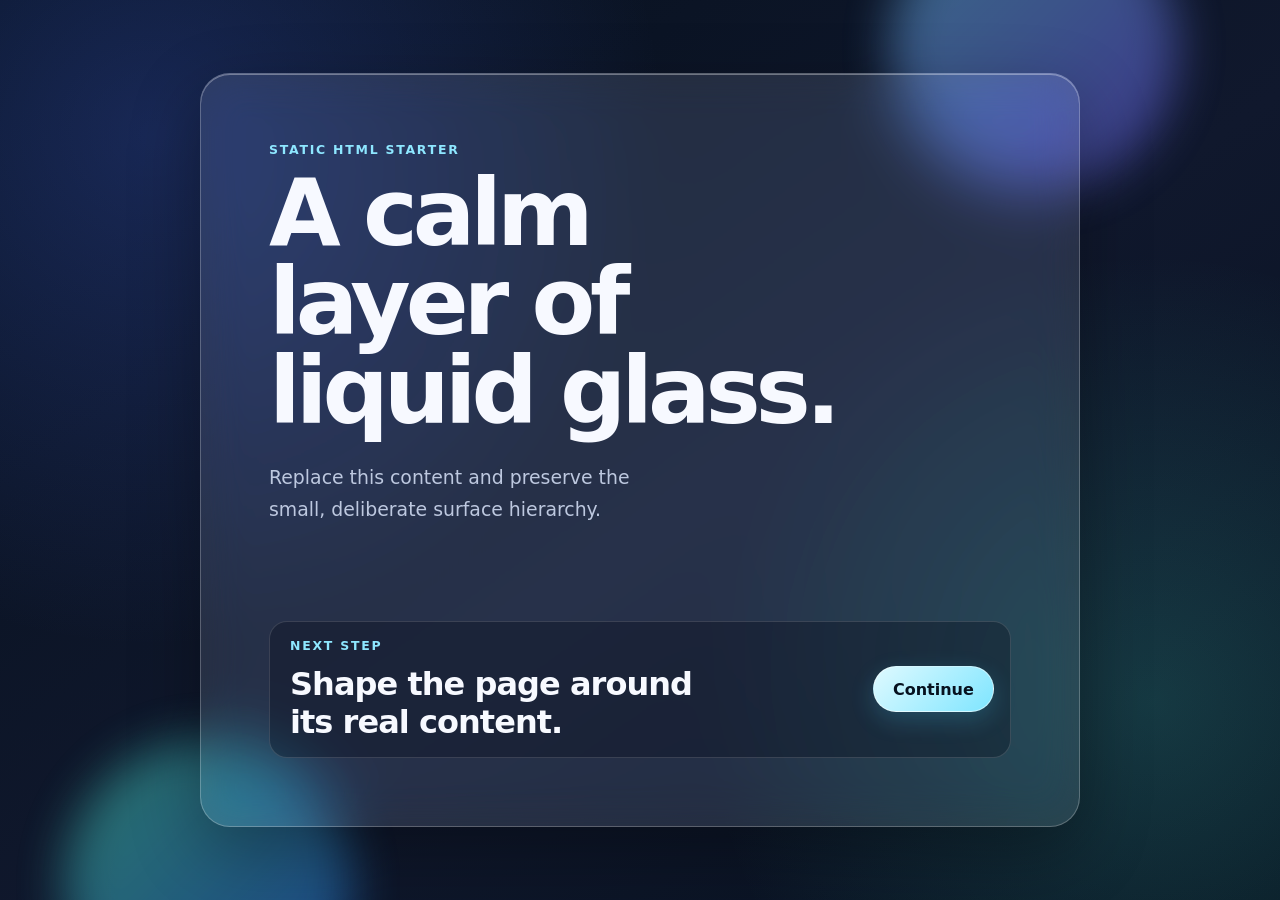
==== .agents/skills/liquid-glass-static-web/assets/static-starter/index.html @ 06ee933d "Refresh packing checklist UI and accessibility" ====
<!doctype html>
<html lang="en">
<head>
  <meta charset="utf-8">
  <meta name="viewport" content="width=device-width, initial-scale=1">
  <meta name="color-scheme" content="dark">
  <title>Liquid Glass</title>
  <link rel="stylesheet" href="styles.css">
</head>
<body>
  <div class="ambient ambient-one" aria-hidden="true"></div>
  <div class="ambient ambient-two" aria-hidden="true"></div>

  <main class="page-shell glass-surface">
    <header class="hero">
      <p class="eyebrow">Static HTML starter</p>
      <h1>A calm layer of liquid glass.</h1>
      <p class="intro">Replace this content and preserve the small, deliberate surface hierarchy.</p>
    </header>

    <section class="content-panel" aria-labelledby="section-title">
      <div>
        <p class="eyebrow">Next step</p>
        <h2 id="section-title">Shape the page around its real content.</h2>
      </div>
      <button class="primary-button" type="button">Continue</button>
    </section>
  </main>

  <script src="script.js"></script>
</body>
</html>
---- .agents/skills/liquid-glass-static-web/assets/static-starter/styles.css ----
:root {
  color-scheme: dark;
  --page-bg: #07111f;
  --text: #f7f9ff;
  --muted: #bdc8df;
  --accent: #8ee7ff;
  --glass-fallback: rgba(18, 28, 49, 0.92);
  --glass-fill: rgba(255, 255, 255, 0.11);
  --glass-border: rgba(255, 255, 255, 0.24);
  --glass-highlight: rgba(255, 255, 255, 0.34);
  --glass-shadow: 0 24px 70px rgba(0, 0, 0, 0.32);
  --glass-blur: 22px;
  --radius-large: 30px;
  --radius-medium: 18px;
}

* {
  box-sizing: border-box;
}

html {
  min-height: 100%;
  background: var(--page-bg);
}

body {
  min-height: 100vh;
  min-height: 100dvh;
  margin: 0;
  padding: clamp(18px, 5vw, 72px);
  overflow-x: hidden;
  font-family: Inter, ui-sans-serif, system-ui, -apple-system, BlinkMacSystemFont, "Segoe UI", sans-serif;
  color: var(--text);
  background:
    radial-gradient(circle at 12% 15%, rgba(76, 111, 255, 0.24), transparent 32rem),
    radial-gradient(circle at 90% 78%, rgba(74, 229, 205, 0.18), transparent 28rem),
    linear-gradient(145deg, #06101d, #10182d 55%, #07111f);
  display: grid;
  place-items: center;
}

button,
input,
textarea,
select {
  font: inherit;
}

.ambient {
  position: fixed;
  width: 18rem;
  aspect-ratio: 1;
  border-radius: 50%;
  filter: blur(24px);
  opacity: 0.45;
  pointer-events: none;
}

.ambient-one {
  top: -6rem;
  right: 8%;
  background: linear-gradient(135deg, #74d8ff, #745cff);
}

.ambient-two {
  bottom: -8rem;
  left: 5%;
  background: linear-gradient(135deg, #4ef0bd, #2673ff);
}

.glass-surface {
  background: var(--glass-fallback);
  border: 1px solid var(--glass-border);
  box-shadow: var(--glass-shadow), inset 0 1px 0 var(--glass-highlight);
}

@supports ((backdrop-filter: blur(1px)) or (-webkit-backdrop-filter: blur(1px))) {
  .glass-surface {
    background: var(--glass-fill);
    -webkit-backdrop-filter: blur(var(--glass-blur)) saturate(135%);
    backdrop-filter: blur(var(--glass-blur)) saturate(135%);
  }
}

.page-shell {
  position: relative;
  width: min(100%, 880px);
  padding: clamp(24px, 6vw, 68px);
  border-radius: var(--radius-large);
}

.hero {
  max-width: 42rem;
}

.eyebrow {
  margin: 0 0 0.75rem;
  color: var(--accent);
  font-size: 0.78rem;
  font-weight: 750;
  letter-spacing: 0.14em;
  text-transform: uppercase;
}

h1,
h2,
p {
  text-wrap: balance;
}

h1 {
  margin: 0;
  font-size: clamp(2.6rem, 8vw, 5.8rem);
  line-height: 0.96;
  letter-spacing: -0.055em;
}

h2 {
  margin: 0;
  font-size: clamp(1.35rem, 3vw, 2rem);
  letter-spacing: -0.03em;
}

.intro {
  max-width: 34rem;
  margin: 1.5rem 0 0;
  color: var(--muted);
  font-size: clamp(1rem, 2vw, 1.18rem);
  line-height: 1.7;
}

.content-panel {
  margin-top: clamp(2.5rem, 8vw, 6rem);
  padding: 1rem 1rem 1rem 1.25rem;
  border: 1px solid rgba(255, 255, 255, 0.14);
  border-radius: var(--radius-medium);
  background: rgba(7, 14, 28, 0.34);
  display: flex;
  align-items: center;
  justify-content: space-between;
  gap: 1.5rem;
}

.primary-button {
  min-height: 44px;
  padding: 0.8rem 1.2rem;
  border: 1px solid rgba(255, 255, 255, 0.48);
  border-radius: 999px;
  color: #06111f;
  background: linear-gradient(135deg, #dffaff, #7ee5ff);
  box-shadow: 0 8px 24px rgba(75, 211, 255, 0.2);
  font-weight: 780;
  cursor: pointer;
  transition: transform 160ms ease, box-shadow 160ms ease;
}

.primary-button:hover {
  transform: translateY(-1px);
  box-shadow: 0 11px 28px rgba(75, 211, 255, 0.28);
}

.primary-button:active {
  transform: translateY(1px);
}

.primary-button:focus-visible {
  outline: 3px solid #ffffff;
  outline-offset: 4px;
}

@media (max-width: 620px) {
  body {
    padding: 0;
    place-items: stretch;
  }

  .page-shell {
    min-height: 100vh;
    min-height: 100dvh;
    border-radius: 0;
    display: flex;
    flex-direction: column;
    justify-content: center;
  }

  .content-panel {
    align-items: stretch;
    flex-direction: column;
  }

  .primary-button {
    width: 100%;
  }
}

@media (prefers-reduced-motion: reduce) {
  *,
  *::before,
  *::after {
    scroll-behavior: auto !important;
    animation-duration: 0.01ms !important;
    animation-iteration-count: 1 !important;
    transition-duration: 0.01ms !important;
  }
}

@media (forced-colors: active) {
  .glass-surface,
  .content-panel {
    border: 1px solid CanvasText;
    background: Canvas;
    color: CanvasText;
    box-shadow: none;
  }
}
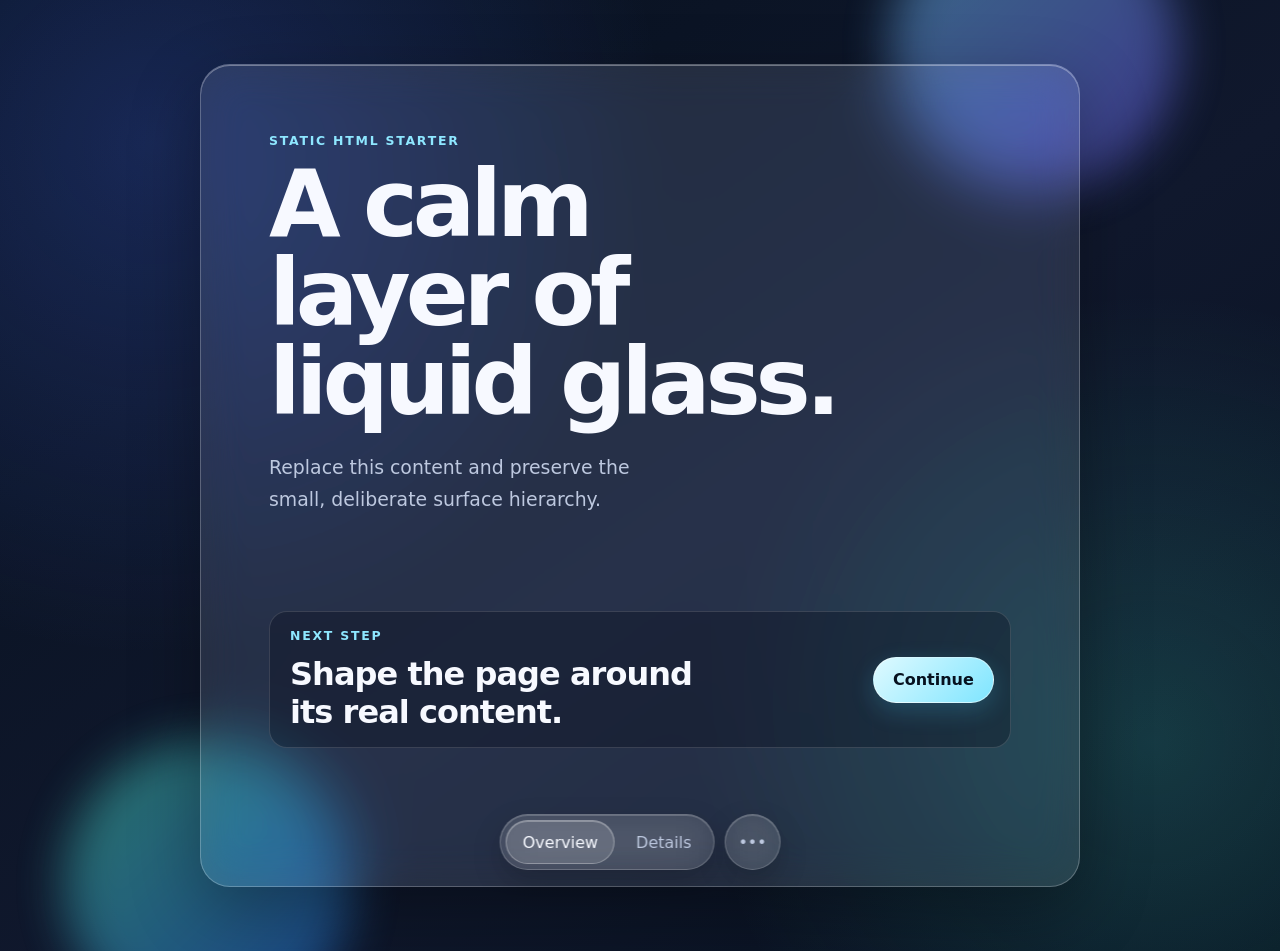
==== commit c9843e69: "Refine liquid glass toolbar patterns and starter layout" ====
--- a/.agents/skills/liquid-glass-static-web/assets/static-starter/index.html
+++ b/.agents/skills/liquid-glass-static-web/assets/static-starter/index.html
@@ -25,6 +25,16 @@
       </div>
       <button class="primary-button" type="button">Continue</button>
     </section>
+
+    <nav class="liquid-toolbar" aria-label="View options">
+      <div class="toolbar-group">
+        <button class="toolbar-button is-active" type="button" aria-pressed="true">Overview</button>
+        <button class="toolbar-button" type="button" aria-pressed="false">Details</button>
+      </div>
+      <div class="toolbar-group">
+        <button class="toolbar-button icon-button" type="button" aria-label="More options">•••</button>
+      </div>
+    </nav>
   </main>
 
   <script src="script.js"></script>
--- a/.agents/skills/liquid-glass-static-web/assets/static-starter/styles.css
+++ b/.agents/skills/liquid-glass-static-web/assets/static-starter/styles.css
@@ -86,7 +86,59 @@
   position: relative;
   width: min(100%, 880px);
   padding: clamp(24px, 6vw, 68px);
+  padding-bottom: clamp(112px, 14vw, 138px);
   border-radius: var(--radius-large);
+}
+
+.liquid-toolbar {
+  position: fixed;
+  z-index: 10;
+  left: 50%;
+  bottom: max(16px, env(safe-area-inset-bottom));
+  transform: translateX(-50%);
+  display: flex;
+  align-items: center;
+  gap: 10px;
+}
+
+.toolbar-group {
+  padding: 5px;
+  border: 1px solid rgba(255, 255, 255, 0.2);
+  border-radius: 999px;
+  background: rgba(10, 24, 42, 0.86);
+  box-shadow: 0 12px 30px rgba(0, 0, 0, 0.2), inset 0 1px 0 rgba(255, 255, 255, 0.18);
+  display: flex;
+  gap: 4px;
+}
+
+@supports ((backdrop-filter: blur(1px)) or (-webkit-backdrop-filter: blur(1px))) {
+  .toolbar-group {
+    background: rgba(255, 255, 255, 0.1);
+    -webkit-backdrop-filter: blur(20px) saturate(140%);
+    backdrop-filter: blur(20px) saturate(140%);
+  }
+}
+
+.toolbar-button {
+  min-height: 44px;
+  padding: 0.7rem 1rem;
+  border: 1px solid transparent;
+  border-radius: 999px;
+  color: var(--muted);
+  background: transparent;
+  cursor: pointer;
+}
+
+.toolbar-button.is-active {
+  border-color: rgba(255, 255, 255, 0.3);
+  color: var(--text);
+  background: rgba(255, 255, 255, 0.14);
+  box-shadow: inset 0 1px 0 rgba(255, 255, 255, 0.28);
+}
+
+.icon-button {
+  width: 44px;
+  padding-inline: 0;
 }
 
 .hero {
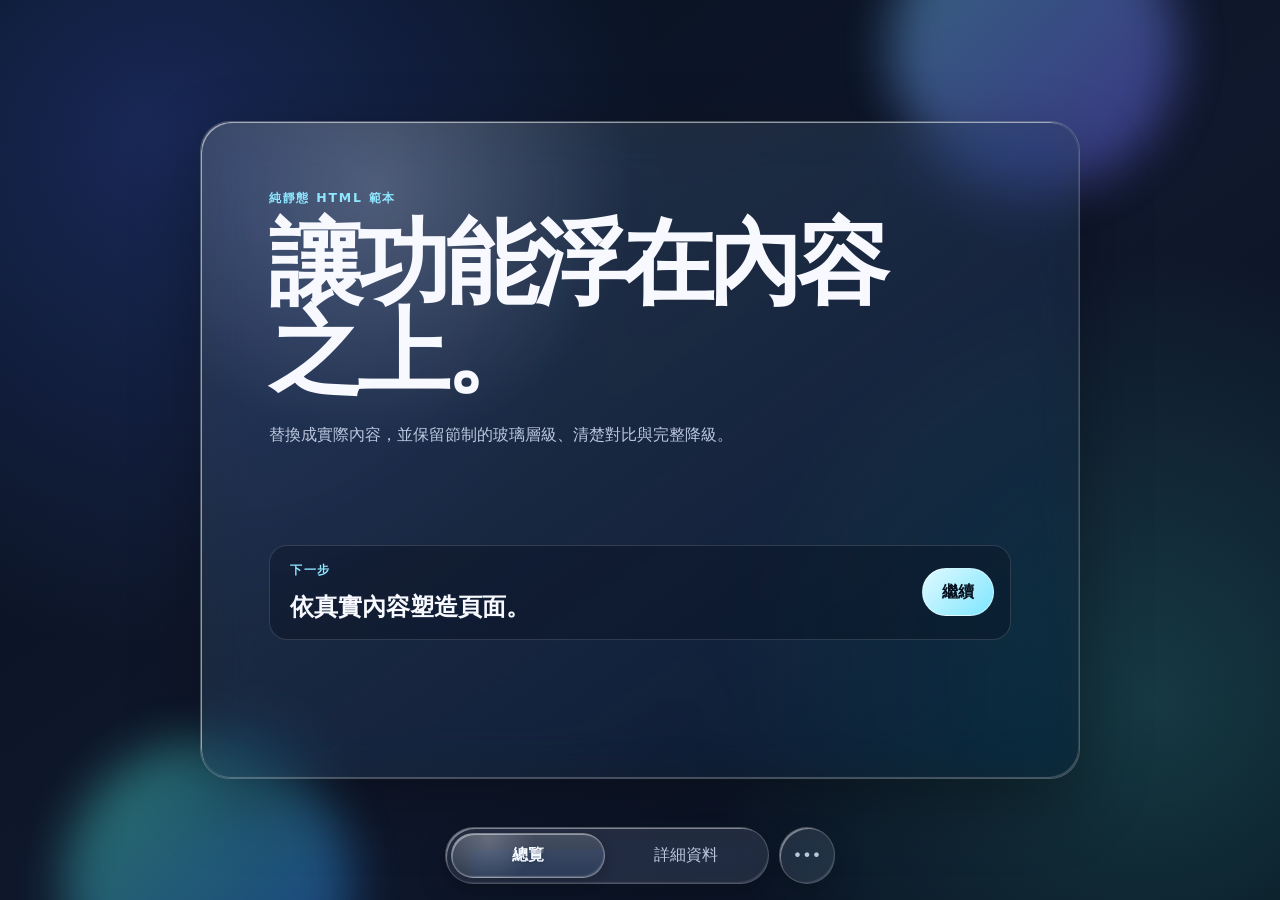
==== commit 1c0ce553: "Refine liquid glass skill guidance" ====
--- a/.agents/skills/liquid-glass-static-web/assets/static-starter/index.html
+++ b/.agents/skills/liquid-glass-static-web/assets/static-starter/index.html
@@ -1,42 +1,53 @@
 <!doctype html>
-<html lang="en">
+<html lang="zh-TW">
 <head>
   <meta charset="utf-8">
   <meta name="viewport" content="width=device-width, initial-scale=1">
   <meta name="color-scheme" content="dark">
-  <title>Liquid Glass</title>
+  <title>液態玻璃靜態頁面</title>
   <link rel="stylesheet" href="styles.css">
 </head>
 <body>
   <div class="ambient ambient-one" aria-hidden="true"></div>
   <div class="ambient ambient-two" aria-hidden="true"></div>
 
-  <main class="page-shell glass-surface">
-    <header class="hero">
-      <p class="eyebrow">Static HTML starter</p>
-      <h1>A calm layer of liquid glass.</h1>
-      <p class="intro">Replace this content and preserve the small, deliberate surface hierarchy.</p>
-    </header>
+  <main class="page-shell">
+    <div class="glass-layer glass-filter" aria-hidden="true"></div>
+    <div class="glass-layer glass-overlay" aria-hidden="true"></div>
+    <div class="glass-layer glass-specular" aria-hidden="true"></div>
 
-    <section class="content-panel" aria-labelledby="section-title">
-      <div>
-        <p class="eyebrow">Next step</p>
-        <h2 id="section-title">Shape the page around its real content.</h2>
-      </div>
-      <button class="primary-button" type="button">Continue</button>
-    </section>
+    <div class="glass-content">
+      <header class="hero">
+        <p class="eyebrow">純靜態 HTML 範本</p>
+        <h1>讓功能浮在內容之上。</h1>
+        <p class="intro">替換成實際內容，並保留節制的玻璃層級、清楚對比與完整降級。</p>
+      </header>
 
-    <nav class="liquid-toolbar" aria-label="View options">
+      <section class="content-panel" aria-labelledby="section-title">
+        <div>
+          <p class="eyebrow">下一步</p>
+          <h2 id="section-title">依真實內容塑造頁面。</h2>
+        </div>
+        <button class="primary-button" type="button">繼續</button>
+      </section>
+    </div>
+
+    <nav class="liquid-toolbar" aria-label="檢視選項">
+      <span class="liquid-indicator" aria-hidden="true"></span>
       <div class="toolbar-group">
-        <button class="toolbar-button is-active" type="button" aria-pressed="true">Overview</button>
-        <button class="toolbar-button" type="button" aria-pressed="false">Details</button>
+        <button class="toolbar-button is-active" type="button" aria-selected="true">總覽</button>
+        <button class="toolbar-button" type="button" aria-selected="false">詳細資料</button>
       </div>
       <div class="toolbar-group">
-        <button class="toolbar-button icon-button" type="button" aria-label="More options">•••</button>
+        <button class="toolbar-button icon-button" type="button" aria-label="更多選項">•••</button>
       </div>
     </nav>
   </main>
 
+  <svg class="filter-defs" aria-hidden="true" focusable="false" color-interpolation-filters="sRGB">
+    <defs id="liquid-filter-defs"></defs>
+  </svg>
+
   <script src="script.js"></script>
 </body>
 </html>
--- a/.agents/skills/liquid-glass-static-web/assets/static-starter/styles.css
+++ b/.agents/skills/liquid-glass-static-web/assets/static-starter/styles.css
@@ -4,19 +4,15 @@
   --text: #f7f9ff;
   --muted: #bdc8df;
   --accent: #8ee7ff;
-  --glass-fallback: rgba(18, 28, 49, 0.92);
-  --glass-fill: rgba(255, 255, 255, 0.11);
+  --glass-fallback: rgba(18, 28, 49, 0.94);
+  --glass-fill: rgba(255, 255, 255, 0.1);
   --glass-border: rgba(255, 255, 255, 0.24);
-  --glass-highlight: rgba(255, 255, 255, 0.34);
-  --glass-shadow: 0 24px 70px rgba(0, 0, 0, 0.32);
   --glass-blur: 22px;
-  --radius-large: 30px;
-  --radius-medium: 18px;
-}
-
-* {
-  box-sizing: border-box;
-}
+  --glass-tint-rgb: 236, 255, 252;
+  --glass-tint-opacity: 0.055;
+}
+
+* { box-sizing: border-box; }
 
 html {
   min-height: 100%;
@@ -29,7 +25,6 @@
   margin: 0;
   padding: clamp(18px, 5vw, 72px);
   overflow-x: hidden;
-  font-family: Inter, ui-sans-serif, system-ui, -apple-system, BlinkMacSystemFont, "Segoe UI", sans-serif;
   color: var(--text);
   background:
     radial-gradient(circle at 12% 15%, rgba(76, 111, 255, 0.24), transparent 32rem),
@@ -37,14 +32,10 @@
     linear-gradient(145deg, #06101d, #10182d 55%, #07111f);
   display: grid;
   place-items: center;
-}
-
-button,
-input,
-textarea,
-select {
-  font: inherit;
-}
+  font-family: ui-sans-serif, system-ui, -apple-system, BlinkMacSystemFont, "Segoe UI", "Noto Sans TC", sans-serif;
+}
+
+button { font: inherit; }
 
 .ambient {
   position: fixed;
@@ -52,7 +43,7 @@
   aspect-ratio: 1;
   border-radius: 50%;
   filter: blur(24px);
-  opacity: 0.45;
+  opacity: 0.42;
   pointer-events: none;
 }
 
@@ -68,82 +59,59 @@
   background: linear-gradient(135deg, #4ef0bd, #2673ff);
 }
 
-.glass-surface {
-  background: var(--glass-fallback);
-  border: 1px solid var(--glass-border);
-  box-shadow: var(--glass-shadow), inset 0 1px 0 var(--glass-highlight);
-}
-
-@supports ((backdrop-filter: blur(1px)) or (-webkit-backdrop-filter: blur(1px))) {
-  .glass-surface {
-    background: var(--glass-fill);
-    -webkit-backdrop-filter: blur(var(--glass-blur)) saturate(135%);
-    backdrop-filter: blur(var(--glass-blur)) saturate(135%);
-  }
-}
-
 .page-shell {
+  --light-x: 20%;
+  --light-y: 10%;
   position: relative;
   width: min(100%, 880px);
+  min-height: 560px;
   padding: clamp(24px, 6vw, 68px);
   padding-bottom: clamp(112px, 14vw, 138px);
-  border-radius: var(--radius-large);
-}
-
-.liquid-toolbar {
-  position: fixed;
-  z-index: 10;
-  left: 50%;
-  bottom: max(16px, env(safe-area-inset-bottom));
-  transform: translateX(-50%);
-  display: flex;
-  align-items: center;
-  gap: 10px;
-}
-
-.toolbar-group {
-  padding: 5px;
-  border: 1px solid rgba(255, 255, 255, 0.2);
-  border-radius: 999px;
-  background: rgba(10, 24, 42, 0.86);
-  box-shadow: 0 12px 30px rgba(0, 0, 0, 0.2), inset 0 1px 0 rgba(255, 255, 255, 0.18);
-  display: flex;
-  gap: 4px;
+  overflow: hidden;
+  isolation: isolate;
+  border: 1px solid var(--glass-border);
+  border-radius: 30px;
+  background: var(--glass-fallback);
+  box-shadow: 0 24px 70px rgba(0, 0, 0, 0.32);
+}
+
+.glass-layer {
+  position: absolute;
+  inset: 0;
+  border-radius: inherit;
+  pointer-events: none;
+}
+
+.glass-filter { z-index: 0; }
+
+.glass-overlay {
+  z-index: 1;
+  background: linear-gradient(145deg, rgba(255, 255, 255, 0.12), rgba(10, 30, 50, 0.08));
+}
+
+.glass-specular {
+  z-index: 2;
+  background: radial-gradient(circle at var(--light-x) var(--light-y), rgba(255, 255, 255, 0.2), transparent 28%);
+  box-shadow:
+    inset 0 0 0 1px rgba(255, 255, 255, 0.1),
+    inset 2px 2px 0 -1px rgba(255, 255, 255, 0.48),
+    inset -2px -3px 1px -2px rgba(255, 255, 255, 0.14);
+}
+
+.glass-content {
+  position: relative;
+  z-index: 3;
 }
 
 @supports ((backdrop-filter: blur(1px)) or (-webkit-backdrop-filter: blur(1px))) {
-  .toolbar-group {
-    background: rgba(255, 255, 255, 0.1);
-    -webkit-backdrop-filter: blur(20px) saturate(140%);
-    backdrop-filter: blur(20px) saturate(140%);
-  }
-}
-
-.toolbar-button {
-  min-height: 44px;
-  padding: 0.7rem 1rem;
-  border: 1px solid transparent;
-  border-radius: 999px;
-  color: var(--muted);
-  background: transparent;
-  cursor: pointer;
-}
-
-.toolbar-button.is-active {
-  border-color: rgba(255, 255, 255, 0.3);
-  color: var(--text);
-  background: rgba(255, 255, 255, 0.14);
-  box-shadow: inset 0 1px 0 rgba(255, 255, 255, 0.28);
-}
-
-.icon-button {
-  width: 44px;
-  padding-inline: 0;
-}
-
-.hero {
-  max-width: 42rem;
-}
+  .page-shell { background: rgba(12, 30, 48, 0.35); }
+  .glass-filter {
+    -webkit-backdrop-filter: blur(var(--glass-blur)) saturate(140%);
+    backdrop-filter: blur(var(--glass-blur)) saturate(140%);
+  }
+}
+
+.hero { max-width: 42rem; }
 
 .eyebrow {
   margin: 0 0 0.75rem;
@@ -151,13 +119,6 @@
   font-size: 0.78rem;
   font-weight: 750;
   letter-spacing: 0.14em;
-  text-transform: uppercase;
-}
-
-h1,
-h2,
-p {
-  text-wrap: balance;
 }
 
 h1 {
@@ -167,17 +128,12 @@
   letter-spacing: -0.055em;
 }
 
-h2 {
-  margin: 0;
-  font-size: clamp(1.35rem, 3vw, 2rem);
-  letter-spacing: -0.03em;
-}
+h2 { margin: 0; }
 
 .intro {
   max-width: 34rem;
   margin: 1.5rem 0 0;
   color: var(--muted);
-  font-size: clamp(1rem, 2vw, 1.18rem);
   line-height: 1.7;
 }
 
@@ -185,7 +141,7 @@
   margin-top: clamp(2.5rem, 8vw, 6rem);
   padding: 1rem 1rem 1rem 1.25rem;
   border: 1px solid rgba(255, 255, 255, 0.14);
-  border-radius: var(--radius-medium);
+  border-radius: 18px;
   background: rgba(7, 14, 28, 0.34);
   display: flex;
   align-items: center;
@@ -193,75 +149,146 @@
   gap: 1.5rem;
 }
 
+.primary-button,
+.toolbar-button {
+  min-height: 44px;
+  border-radius: 999px;
+  cursor: pointer;
+}
+
 .primary-button {
-  min-height: 44px;
   padding: 0.8rem 1.2rem;
   border: 1px solid rgba(255, 255, 255, 0.48);
-  border-radius: 999px;
   color: #06111f;
   background: linear-gradient(135deg, #dffaff, #7ee5ff);
-  box-shadow: 0 8px 24px rgba(75, 211, 255, 0.2);
   font-weight: 780;
-  cursor: pointer;
-  transition: transform 160ms ease, box-shadow 160ms ease;
-}
-
-.primary-button:hover {
-  transform: translateY(-1px);
-  box-shadow: 0 11px 28px rgba(75, 211, 255, 0.28);
-}
-
-.primary-button:active {
-  transform: translateY(1px);
-}
-
-.primary-button:focus-visible {
-  outline: 3px solid #ffffff;
+}
+
+.liquid-toolbar {
+  position: fixed;
+  z-index: 10;
+  left: 50%;
+  bottom: max(16px, env(safe-area-inset-bottom));
+  width: min(calc(100% - 36px), 390px);
+  transform: translateX(-50%);
+  display: grid;
+  grid-template-columns: minmax(0, 1fr) auto;
+  gap: 10px;
+  isolation: isolate;
+}
+
+.toolbar-group {
+  position: relative;
+  padding: 5px;
+  border: 1px solid rgba(255, 255, 255, 0.2);
+  border-radius: 999px;
+  background: rgba(10, 24, 42, 0.88);
+  box-shadow:
+    inset 2px 2px 0 -1px rgba(255, 255, 255, 0.42),
+    inset -2px -3px 1px -2px rgba(255, 255, 255, 0.12),
+    0 12px 30px rgba(0, 0, 0, 0.2);
+  display: flex;
+  gap: 4px;
+}
+
+.toolbar-group:first-of-type {
+  display: grid;
+  grid-template-columns: repeat(2, minmax(0, 1fr));
+}
+
+@supports ((backdrop-filter: blur(1px)) or (-webkit-backdrop-filter: blur(1px))) {
+  .toolbar-group {
+    background: rgba(255, 255, 255, 0.1);
+    -webkit-backdrop-filter: blur(18px) saturate(145%);
+    backdrop-filter: blur(18px) saturate(145%);
+  }
+}
+
+.toolbar-button {
+  position: relative;
+  z-index: 3;
+  padding: 0.7rem 1rem;
+  border: 1px solid transparent;
+  color: var(--muted);
+  background: transparent;
+  white-space: nowrap;
+}
+
+.toolbar-button.is-active {
+  color: var(--text);
+  font-weight: 760;
+  text-shadow: 0 1px 3px rgba(0, 18, 28, 0.46);
+}
+
+.icon-button {
+  width: 44px;
+  padding-inline: 0;
+}
+
+.liquid-indicator {
+  position: absolute;
+  z-index: 2;
+  left: 0;
+  top: 0;
+  width: var(--w, 0);
+  height: var(--h, 0);
+  border: 1px solid rgba(255, 255, 255, 0.36);
+  border-radius: 999px;
+  opacity: 0;
+  overflow: hidden;
+  transform: translate3d(var(--x, 0), var(--y, 0), 0);
+  background:
+    radial-gradient(circle at 24% 12%, rgba(255, 255, 255, 0.18), transparent 38%),
+    linear-gradient(180deg, rgba(255, 255, 255, 0.11), rgba(112, 220, 210, 0.035)),
+    rgba(var(--glass-tint-rgb), var(--glass-tint-opacity));
+  box-shadow:
+    inset 0 0 0 1px rgba(255, 255, 255, 0.08),
+    inset 1.5px 2px 0 -1px rgba(255, 255, 255, 0.38),
+    inset -2px -4px 2px -3px rgba(255, 255, 255, 0.16),
+    0 5px 14px rgba(0, 0, 0, 0.16);
+  -webkit-backdrop-filter: blur(0.35px) saturate(125%);
+  backdrop-filter: blur(0.35px) saturate(125%);
+  pointer-events: none;
+  transition: width 420ms cubic-bezier(0.22, 0.9, 0.28, 1), transform 420ms cubic-bezier(0.22, 0.9, 0.28, 1), opacity 160ms;
+}
+
+.liquid-toolbar.is-ready .liquid-indicator { opacity: 1; }
+
+@supports ((backdrop-filter: url("#liquid-toolbar-filter")) or (-webkit-backdrop-filter: url("#liquid-toolbar-filter"))) {
+  .liquid-indicator {
+    -webkit-backdrop-filter: url("#liquid-toolbar-filter");
+    backdrop-filter: url("#liquid-toolbar-filter");
+  }
+}
+
+.filter-defs {
+  position: fixed;
+  width: 0;
+  height: 0;
+}
+
+button:focus-visible {
+  outline: 3px solid #fff;
   outline-offset: 4px;
 }
 
 @media (max-width: 620px) {
-  body {
-    padding: 0;
-    place-items: stretch;
-  }
-
-  .page-shell {
-    min-height: 100vh;
-    min-height: 100dvh;
-    border-radius: 0;
-    display: flex;
-    flex-direction: column;
-    justify-content: center;
-  }
-
-  .content-panel {
-    align-items: stretch;
-    flex-direction: column;
-  }
-
-  .primary-button {
-    width: 100%;
-  }
+  body { padding: 0; place-items: stretch; }
+  .page-shell { min-height: 100vh; min-height: 100dvh; border-radius: 0; }
+  .content-panel { align-items: stretch; flex-direction: column; }
+  .primary-button { width: 100%; }
 }
 
 @media (prefers-reduced-motion: reduce) {
   *,
   *::before,
   *::after {
-    scroll-behavior: auto !important;
     animation-duration: 0.01ms !important;
-    animation-iteration-count: 1 !important;
     transition-duration: 0.01ms !important;
   }
-}
-
-@media (forced-colors: active) {
-  .glass-surface,
-  .content-panel {
-    border: 1px solid CanvasText;
-    background: Canvas;
-    color: CanvasText;
-    box-shadow: none;
-  }
-}
+  .liquid-indicator {
+    -webkit-backdrop-filter: none;
+    backdrop-filter: none;
+    filter: none;
+  }
+}
